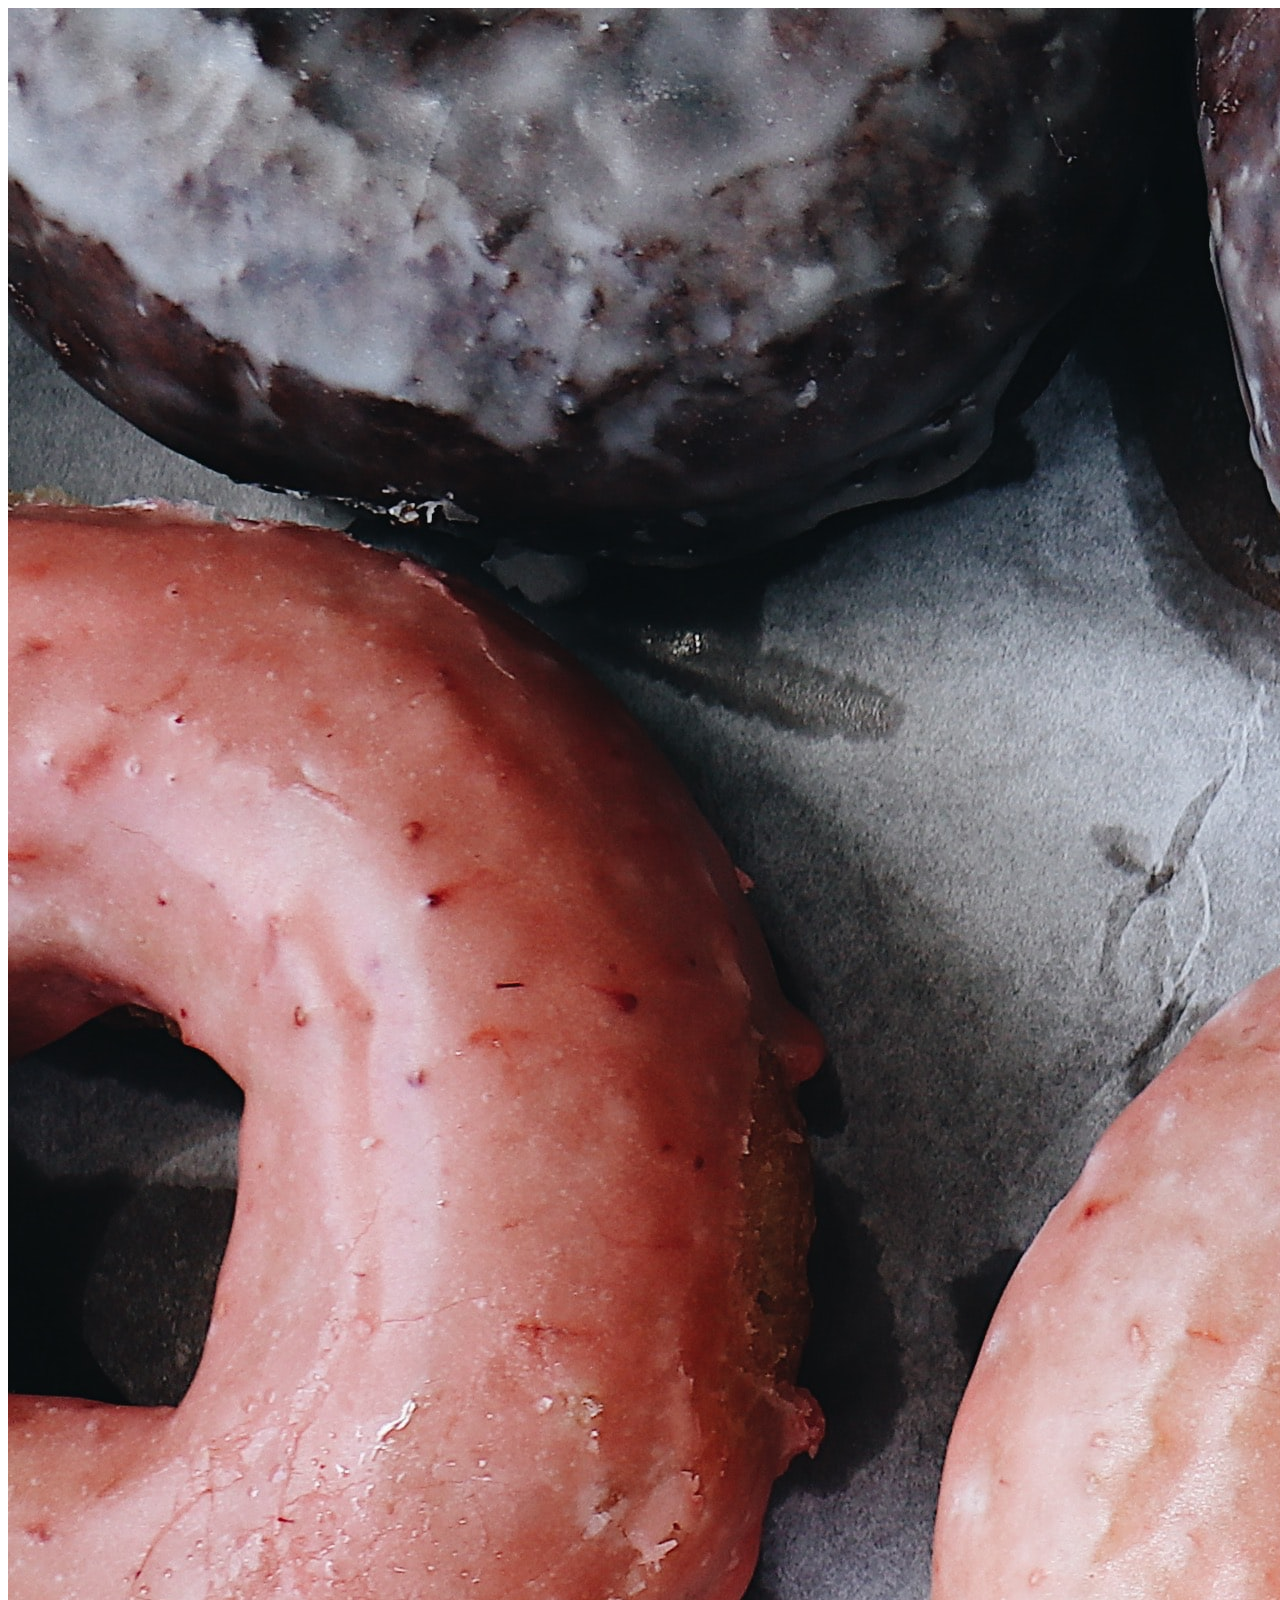
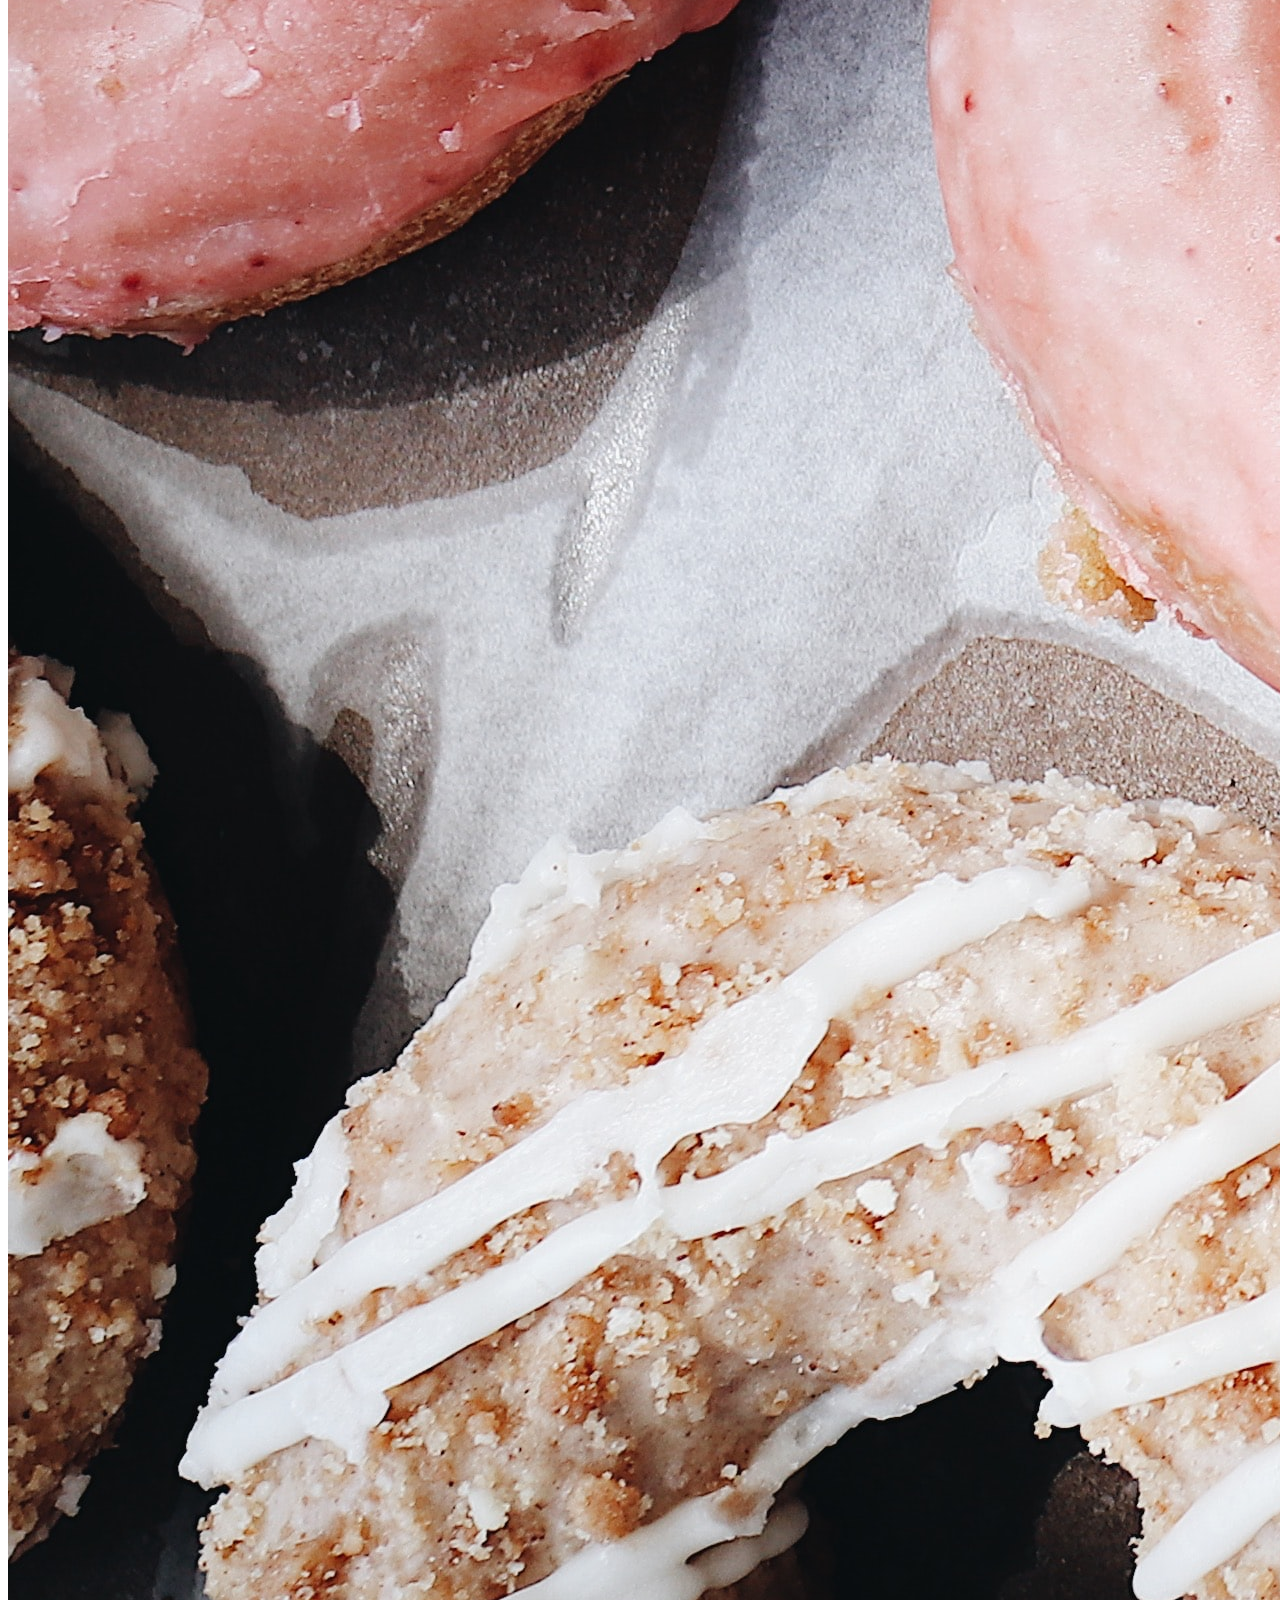
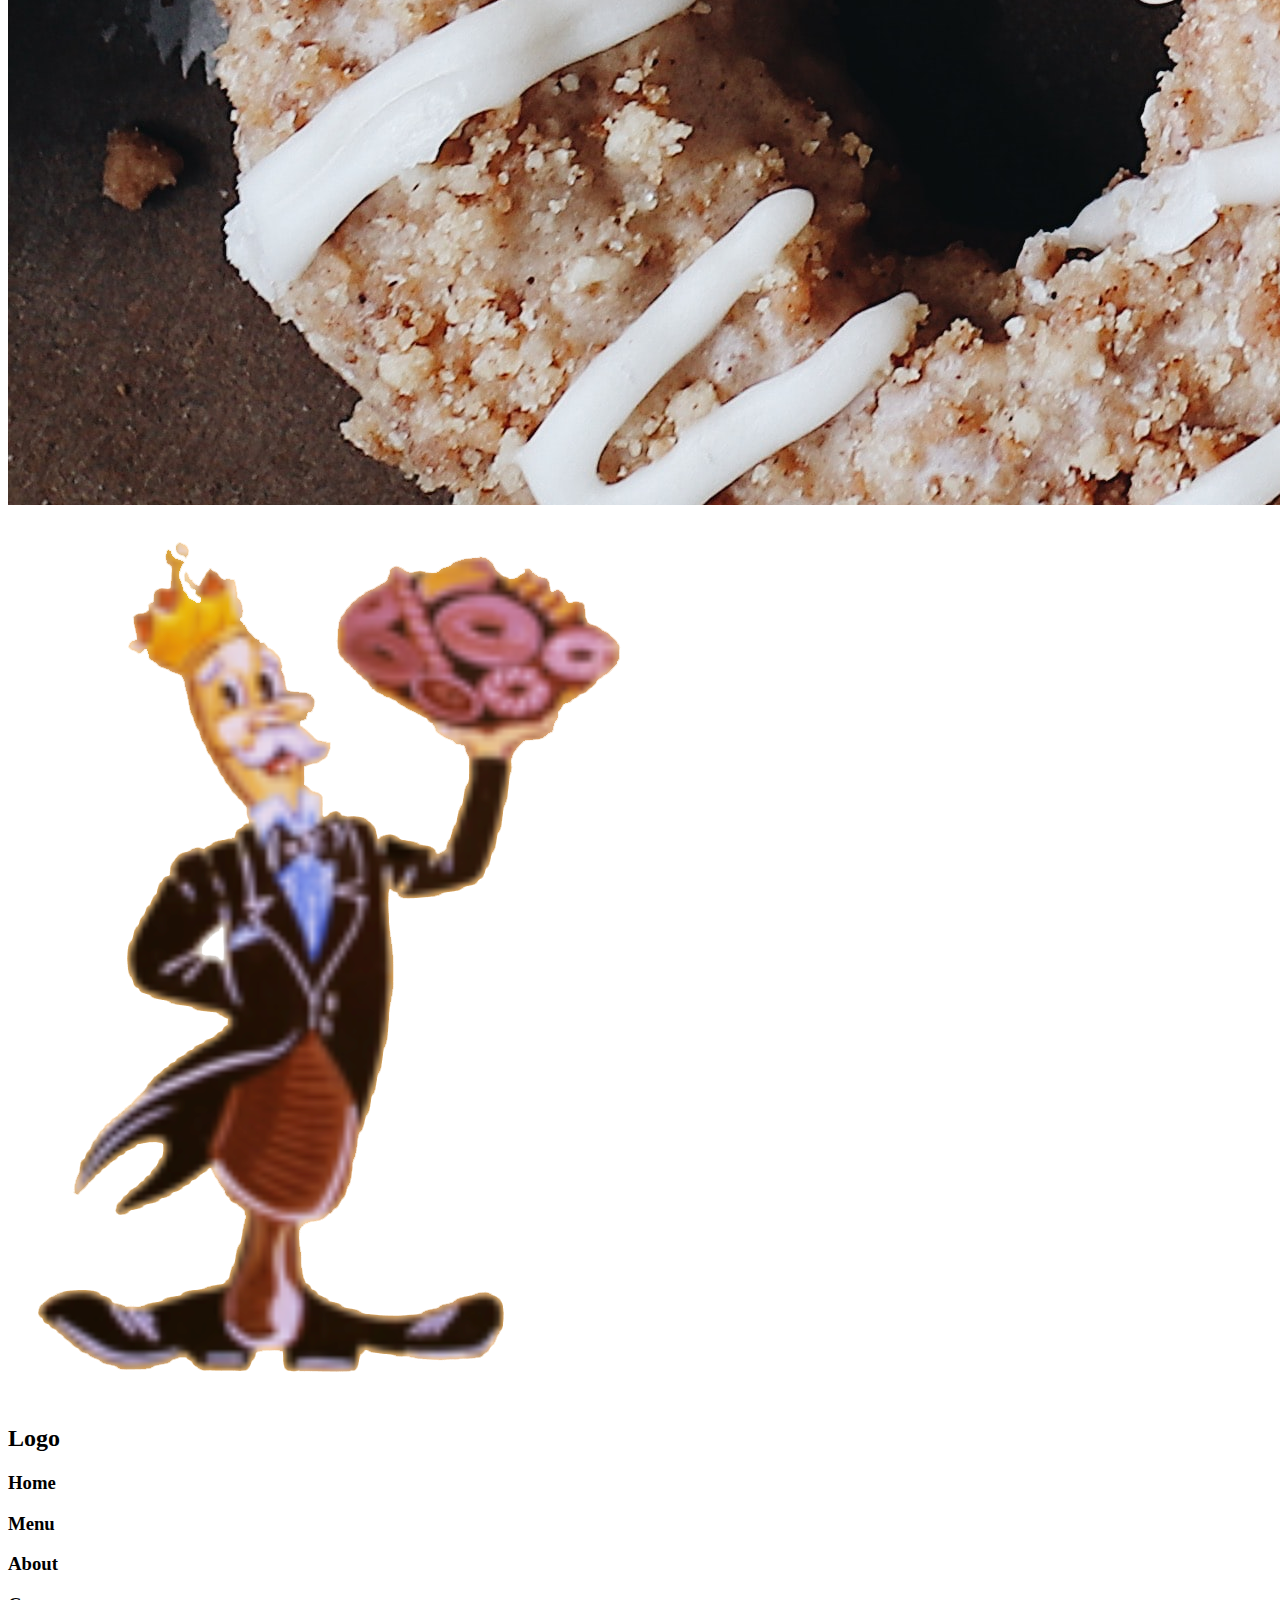
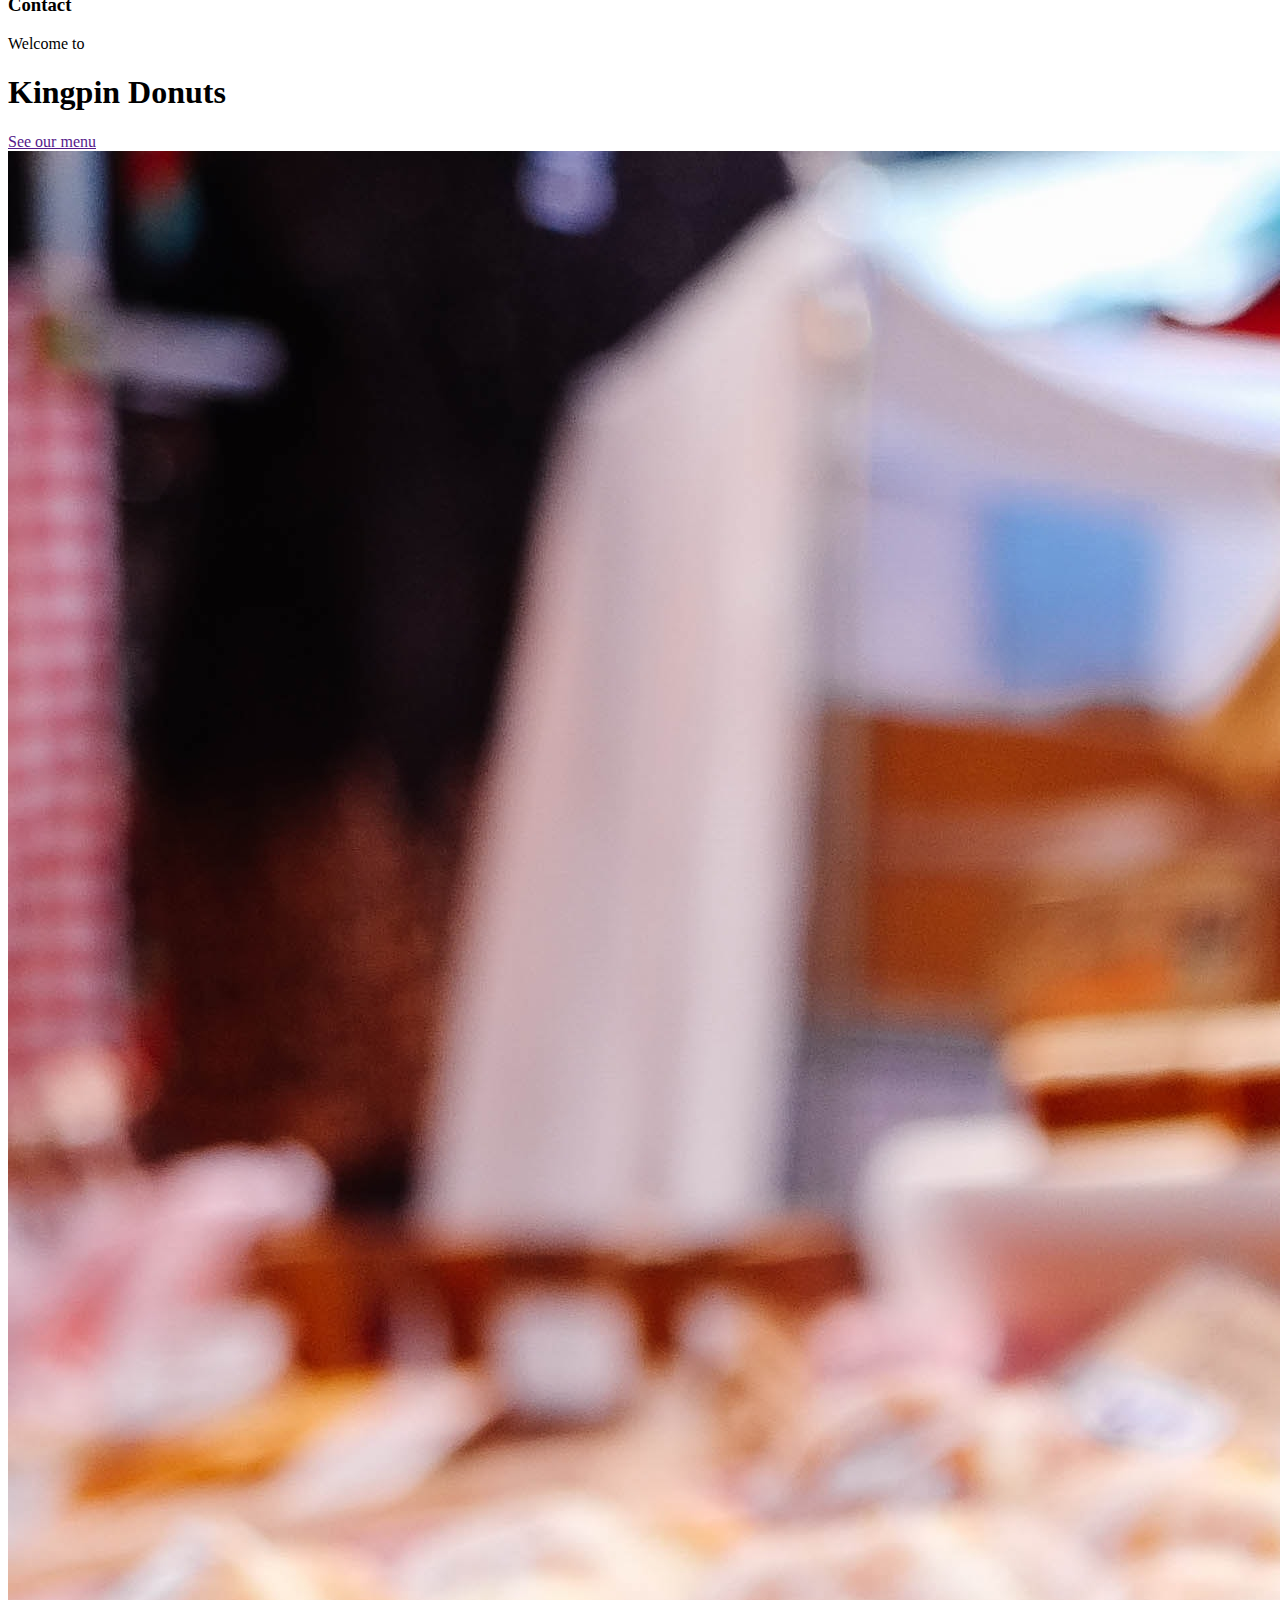
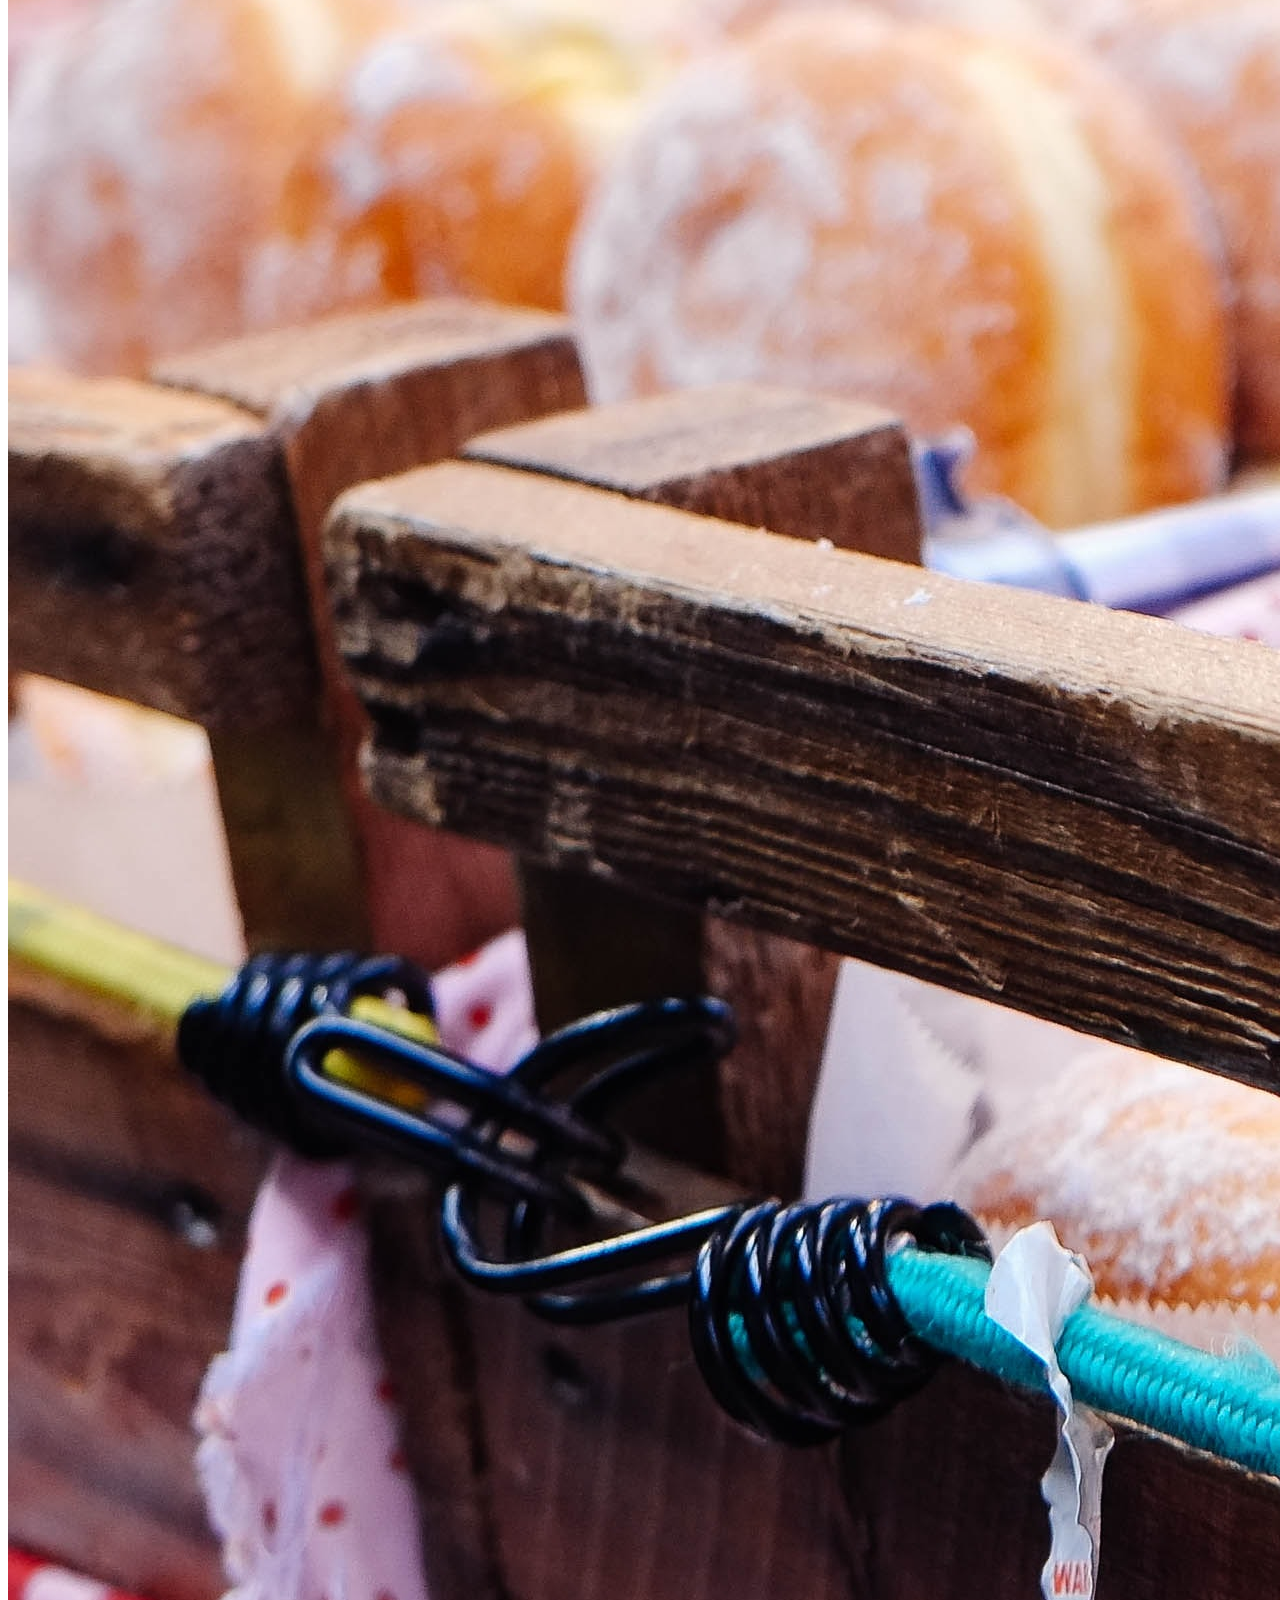
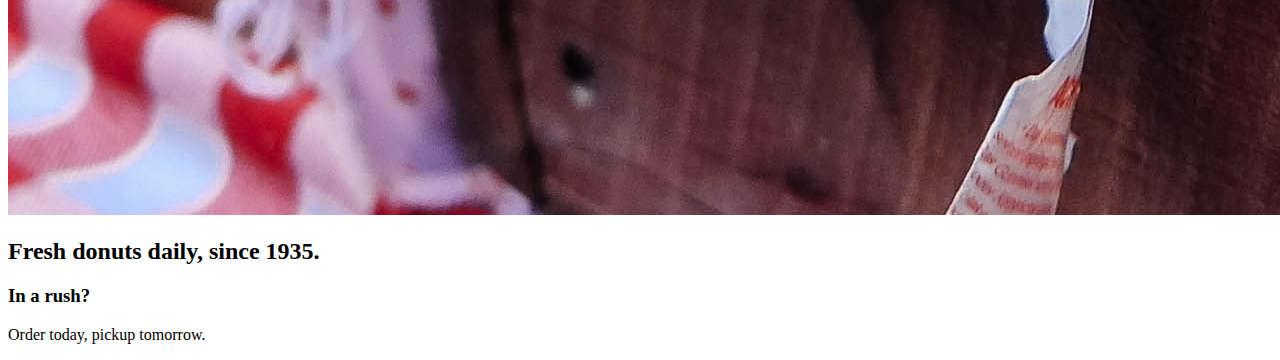
==== index.html @ 1aa4656a "Add homepage HTML; no styling" ====
<!DOCTYPE html>
<html lang="en">
<head>
    <meta charset="UTF-8">
    <meta name="viewport" content="width=device-width, initial-scale=1.0">
    <title>Kingpin Donuts</title>
    <link rel="stylesheet" href="assets/css/home.css">
    <link href="https://fonts.googleapis.com/css?family=Lora:400,700|Noto+Sans:400,700|Work+Sans:400,600&display=swap" rel="stylesheet">
</head>
<body>
    <div class="container">
        <img src="assets/img/donuts-instore.jpg" alt="donuts in store">
        <div class="nav-bar">
            <div id="logo"><img src="assets/img/logo.png" alt="kingpin donuts logo"><h2>Logo</h2></div>
            <h3>Home</h3>
            <h3>Menu</h3>
            <h3>About</h3>
            <h3>Contact</h3>
        </div>
        <div class="opacity-layer">
            <div>Welcome to</div>
            <h1>Kingpin Donuts</h1>
            <div class="button-outline">
                <a href="">See our menu</a>
            </div>
        </div>
    </div>
    <div class="row-container">
        <img src="assets/img/donuts-assorted.jpg" alt="assorted donuts"/>
        <div class="column-container">
            <h2>Fresh donuts daily, since 1935.</h2>
            <h3>In a rush?</h3>
            <p>Order today, pickup tomorrow.</p>
        </div>
    </div>
</body>
</html>
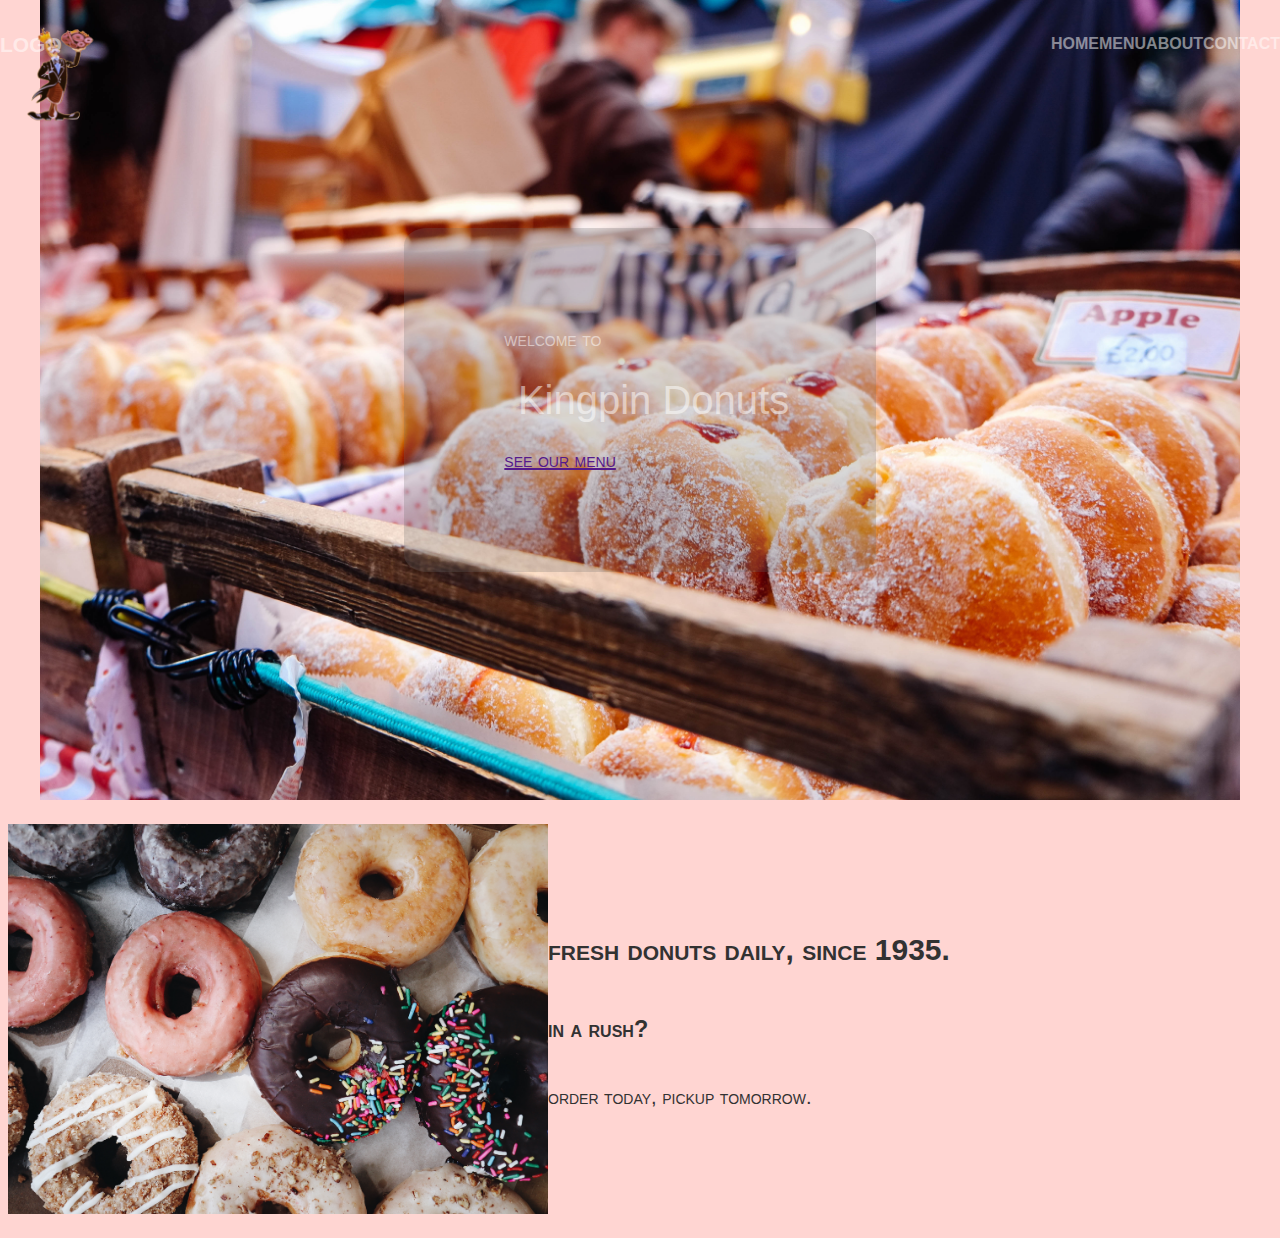
==== commit 00a7ca92: "Merge branch 'annie/home' of https://github.com/StefStroke/web-redesign-KingPin-Donut into annie/hom" ====
--- a/index.html
+++ b/index.html
@@ -8,16 +8,17 @@
     <link href="https://fonts.googleapis.com/css?family=Lora:400,700|Noto+Sans:400,700|Work+Sans:400,600&display=swap" rel="stylesheet">
 </head>
 <body>
-    <div class="container">
-        <img src="assets/img/donuts-instore.jpg" alt="donuts in store">
+    <div class="columm-container main">
         <div class="nav-bar">
-            <div id="logo"><img src="assets/img/logo.png" alt="kingpin donuts logo"><h2>Logo</h2></div>
+            <div class="row-container"><img id="logo" src="assets/img/logo.png" alt="kingpin donuts logo"><h2>Logo</h2></div>
             <h3>Home</h3>
             <h3>Menu</h3>
             <h3>About</h3>
             <h3>Contact</h3>
         </div>
-        <div class="opacity-layer">
+        <div class="column-container top">
+         <img id="instore" src="assets/img/donuts-instore.jpg" alt="donuts in store">
+         <div class="opacity-layer">
             <div>Welcome to</div>
             <h1>Kingpin Donuts</h1>
             <div class="button-outline">
@@ -25,13 +26,16 @@
             </div>
         </div>
     </div>
-    <div class="row-container">
-        <img src="assets/img/donuts-assorted.jpg" alt="assorted donuts"/>
-        <div class="column-container">
-            <h2>Fresh donuts daily, since 1935.</h2>
-            <h3>In a rush?</h3>
-            <p>Order today, pickup tomorrow.</p>
-        </div>
+    <div class="row-container bottom">
+       <img id="assorted" src="assets/img/donuts-assorted.jpg" alt="assorted donuts"/>
+       <div class="column-container">
+        <h2>Fresh donuts daily, since 1935.</h2>
+        <h3>In a rush?</h3>
+        <p>Order today, pickup tomorrow.</p>
     </div>
+</div>
+</div>
+
+
 </body>
 </html>--- a/assets/css/home.css
+++ b/assets/css/home.css
@@ -0,0 +1,95 @@
+/* Text */
+body {
+	font-family: "Karla", sans-serif;
+	color: rgba(255,255,255,0.5);
+	font-size: 20px;
+	text-transform: lowercase;
+	font-variant: small-caps;
+}
+
+h1 {
+	font-weight: 400;
+	font-size: 40px;
+	text-transform: none;
+	font-variant: none;
+	position: relative;
+	left: 5%;
+}
+
+
+/* Containers */
+body {
+	margin: 0;
+	background: #FFD5D2;
+}
+
+.row-container {
+	display: flex;
+	flex-direction: row;
+	width: 100%;
+}
+
+.column-container {
+	display: flex;
+	flex-direction: column;
+	width: 100%;
+}
+
+.main {
+	width: 100%;
+}
+
+.main .top {
+	height: 800px;
+	justify-content: center;
+	align-items: center;
+}
+
+.opacity-layer {
+	background-color: rgb(107,107,107, 0.25);
+	padding: 100px;
+	border-radius: 5%;
+	z-index: 0;
+}
+
+.nav-bar {
+	width: 100%;
+	position: absolute;
+	display: flex;
+	flex-direction: row;
+	align-items: center;
+	justify-content: flex-end;
+}
+
+.main .bottom {
+	margin: 24px 8px;
+	justify-content: space-around;
+	align-items: center;
+	/* Text */
+	color: #323232;
+}
+
+/* Positioning */
+
+/* Images */
+img {
+}
+
+#logo {
+	position: absolute;
+	top: 24px;
+	left: 24px;
+	height: 100px;
+}
+
+/* Couldn't figure out how to make this responsive */
+#instore {
+	z-index: -1;
+	position: absolute;
+	width: 100%;
+	min-width: 1000px;
+	max-width: 1200px;
+}
+#assorted {
+	width: 540px;
+}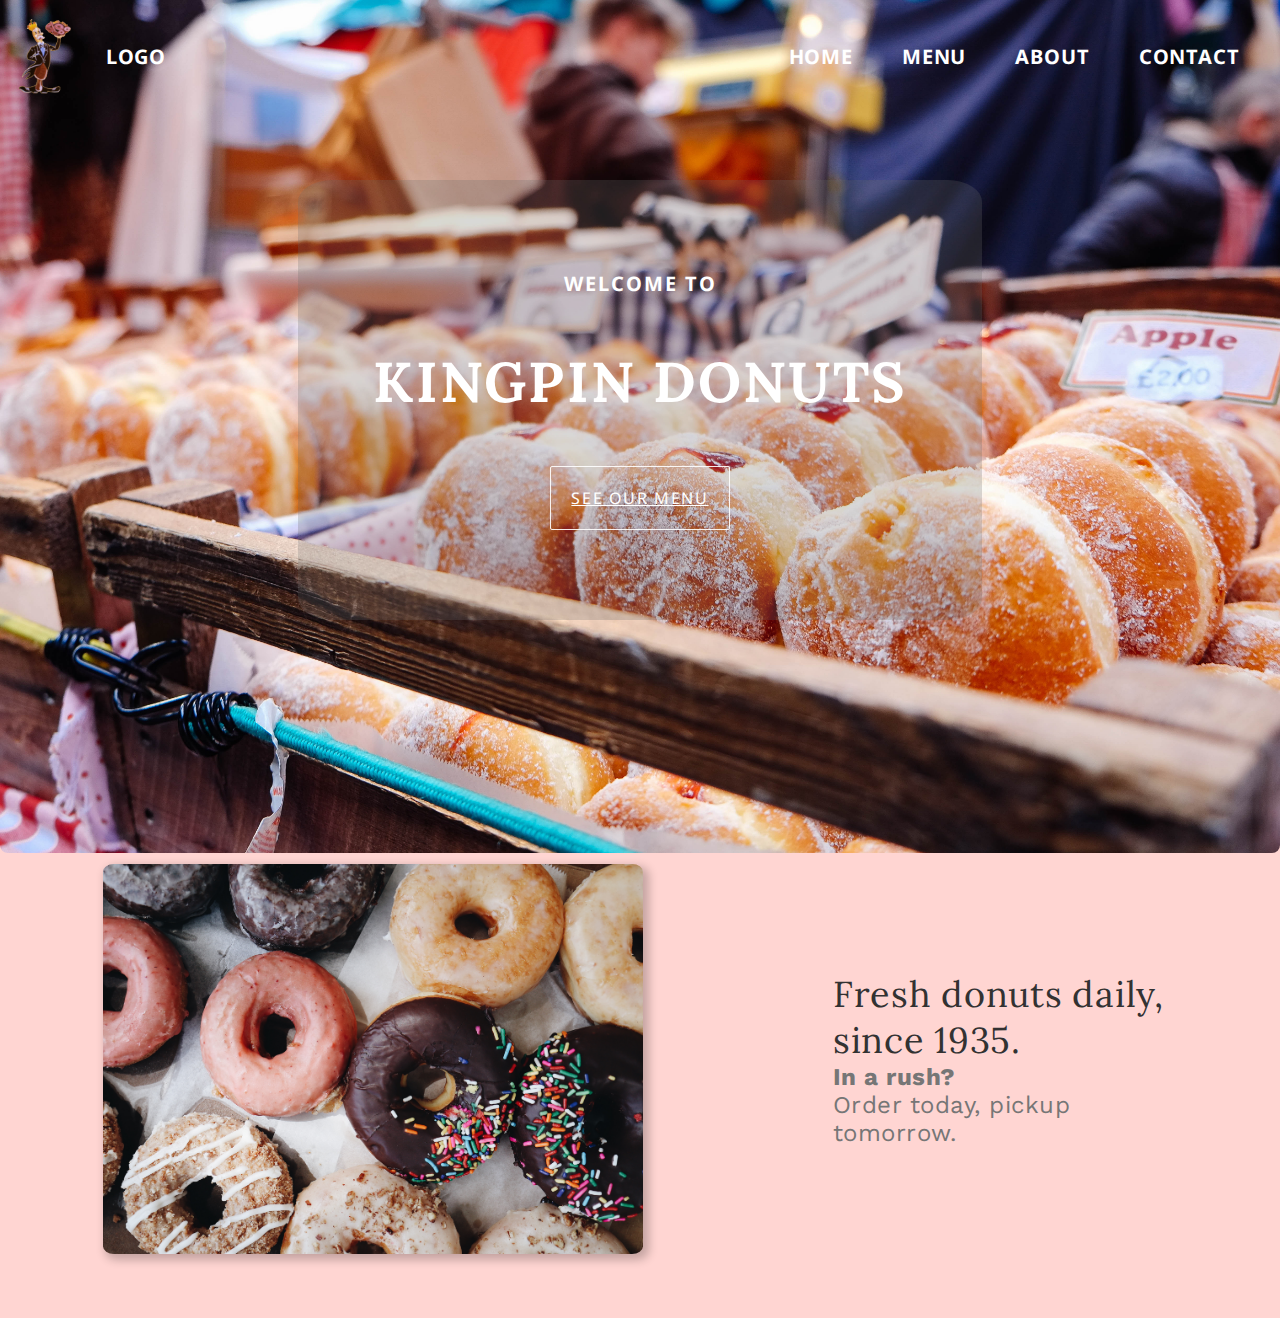
==== commit f198ed6c: "Finish styling" ====
--- a/index.html
+++ b/index.html
@@ -9,29 +9,32 @@
 </head>
 <body>
     <div class="columm-container main">
-        <div class="nav-bar">
-            <div class="row-container"><img id="logo" src="assets/img/logo.png" alt="kingpin donuts logo"><h2>Logo</h2></div>
-            <h3>Home</h3>
-            <h3>Menu</h3>
-            <h3>About</h3>
-            <h3>Contact</h3>
+        <div class="nav-bar row-container">
+            <div class="row-container logo-container"><img id="logo" src="assets/img/logo.png" alt="kingpin donuts logo"><div class="noto">Logo</div></div>
+            <div class="row-container links">
+                <div class="noto">Home</div>
+                <div class="noto">Menu</div>
+                <div class="noto">About</div>
+                <div class="noto">Contact</div>
+            </div>
+            
         </div>
         <div class="column-container top">
-         <img id="instore" src="assets/img/donuts-instore.jpg" alt="donuts in store">
-         <div class="opacity-layer">
-            <div>Welcome to</div>
-            <h1>Kingpin Donuts</h1>
-            <div class="button-outline">
-                <a href="">See our menu</a>
+           <img id="instore" src="assets/img/donuts-instore.jpg" alt="donuts in store">
+           <div class="column-container opacity-layer">
+            <div class="column-container content">
+                <div class="noto" id="welcome">Welcome to</div>
+                <div id="title">Kingpin Donuts</div>
+                <a class="noto button" href="">See our menu</a>
             </div>
         </div>
     </div>
     <div class="row-container bottom">
-       <img id="assorted" src="assets/img/donuts-assorted.jpg" alt="assorted donuts"/>
-       <div class="column-container">
-        <h2>Fresh donuts daily, since 1935.</h2>
-        <h3>In a rush?</h3>
-        <p>Order today, pickup tomorrow.</p>
+     <img id="assorted" src="assets/img/donuts-assorted.jpg" alt="assorted donuts"/>
+     <div class="column-container right">
+        <div id="tagline">Fresh donuts daily, since 1935.</div>
+        <div class="work-sans" id="rush" style="font-weight: bold;">In a rush?</div>
+        <div class="work-sans" id="order">Order today, pickup tomorrow.</div>
     </div>
 </div>
 </div>
--- a/assets/css/home.css
+++ b/assets/css/home.css
@@ -1,21 +1,53 @@
 /* Text */
-body {
-	font-family: "Karla", sans-serif;
-	color: rgba(255,255,255,0.5);
-	font-size: 20px;
-	text-transform: lowercase;
-	font-variant: small-caps;
+.noto {
+	font-family: "Noto Sans", sans-serif;
+	color: rgba(255,255,255,1);
+	font-style: normal;
+	font-weight: 700;
+	text-transform: uppercase;
 }
 
-h1 {
-	font-weight: 400;
-	font-size: 40px;
-	text-transform: none;
-	font-variant: none;
-	position: relative;
-	left: 5%;
+.work-sans {
+	font-family: Work Sans;
+	font-style: normal;
+	font-size: 24px;
+	line-height: 28px;
+	letter-spacing: 0.02em;
+	color: #767676;
 }
 
+.nav-bar > div {
+	font-size: 20px;
+	padding: 16px;
+	letter-spacing: 0.04em;
+
+}
+
+#title {
+	font-family: "Lora", serif;
+	color: rgba(255,255,255,1);
+	font-size: 56px;
+	font-style: normal;
+	font-weight: bold;
+	text-transform: uppercase;
+	letter-spacing: 0.04em;
+}
+
+#welcome {
+	font-size: 20px;
+	letter-spacing: 0.1em;
+}
+
+#tagline {
+	font-family: Lora;
+	font-style: normal;
+	font-weight: normal;
+	font-size: 36px;
+	line-height: 46px;
+	letter-spacing: 0.02em;
+
+	color: #323232;
+}
 
 /* Containers */
 body {
@@ -45,51 +77,86 @@
 	align-items: center;
 }
 
-.opacity-layer {
-	background-color: rgb(107,107,107, 0.25);
-	padding: 100px;
-	border-radius: 5%;
-	z-index: 0;
-}
-
 .nav-bar {
 	width: 100%;
 	position: absolute;
-	display: flex;
-	flex-direction: row;
 	align-items: center;
-	justify-content: flex-end;
+	justify-content: space-between;
+}
+
+.logo-container {
+	justify-content: space-between;
+	align-items: center;
+	width: 150px;
+}
+
+.links {
+	align-items: center;
+	justify-content: space-around;
+	width: 500px;
+}
+
+.opacity-layer {
+	height: 440px;
+	width: 684px;
+	background-color: rgb(107,107,107, 0.25);
+	border-radius: 5%;
+	z-index: -1;
+	justify-content: center;
+	align-items: center;
+}
+
+.opacity-layer .content {
+	justify-content: space-around;
+	height: 70%;
+	align-items: center;
 }
 
 .main .bottom {
-	margin: 24px 8px;
+	width: 100%;
+	margin: 64px 8px;
 	justify-content: space-around;
 	align-items: center;
-	/* Text */
-	color: #323232;
 }
 
+.right {
+	width: 360px;
+}
 /* Positioning */
 
-/* Images */
-img {
+.opacity-layer > div {
+	padding: 4px;
 }
 
+.button {
+	border: 1px solid rgb(255,255,255, 0.9);
+	border-radius: 2px;
+	padding: 20px;
+	font-weight: normal;
+	font-size: 16px;
+	text-align: center;
+	letter-spacing: 0.1em;
+}
+
+/* Images */
 #logo {
-	position: absolute;
-	top: 24px;
-	left: 24px;
-	height: 100px;
+	height: 80px;
 }
 
 /* Couldn't figure out how to make this responsive */
 #instore {
-	z-index: -1;
+	z-index: -2;
+	top: 0;
+	left: 0;
+	object-fit: cover;
 	position: absolute;
+	flex: 1;
 	width: 100%;
 	min-width: 1000px;
-	max-width: 1200px;
+	border-radius: 0px 0px 8px 8px;
 }
 #assorted {
 	width: 540px;
+	border-radius: 2%;
+	box-shadow: 4px 4px 10px 2px rgba(0,0,0,0.23);
 }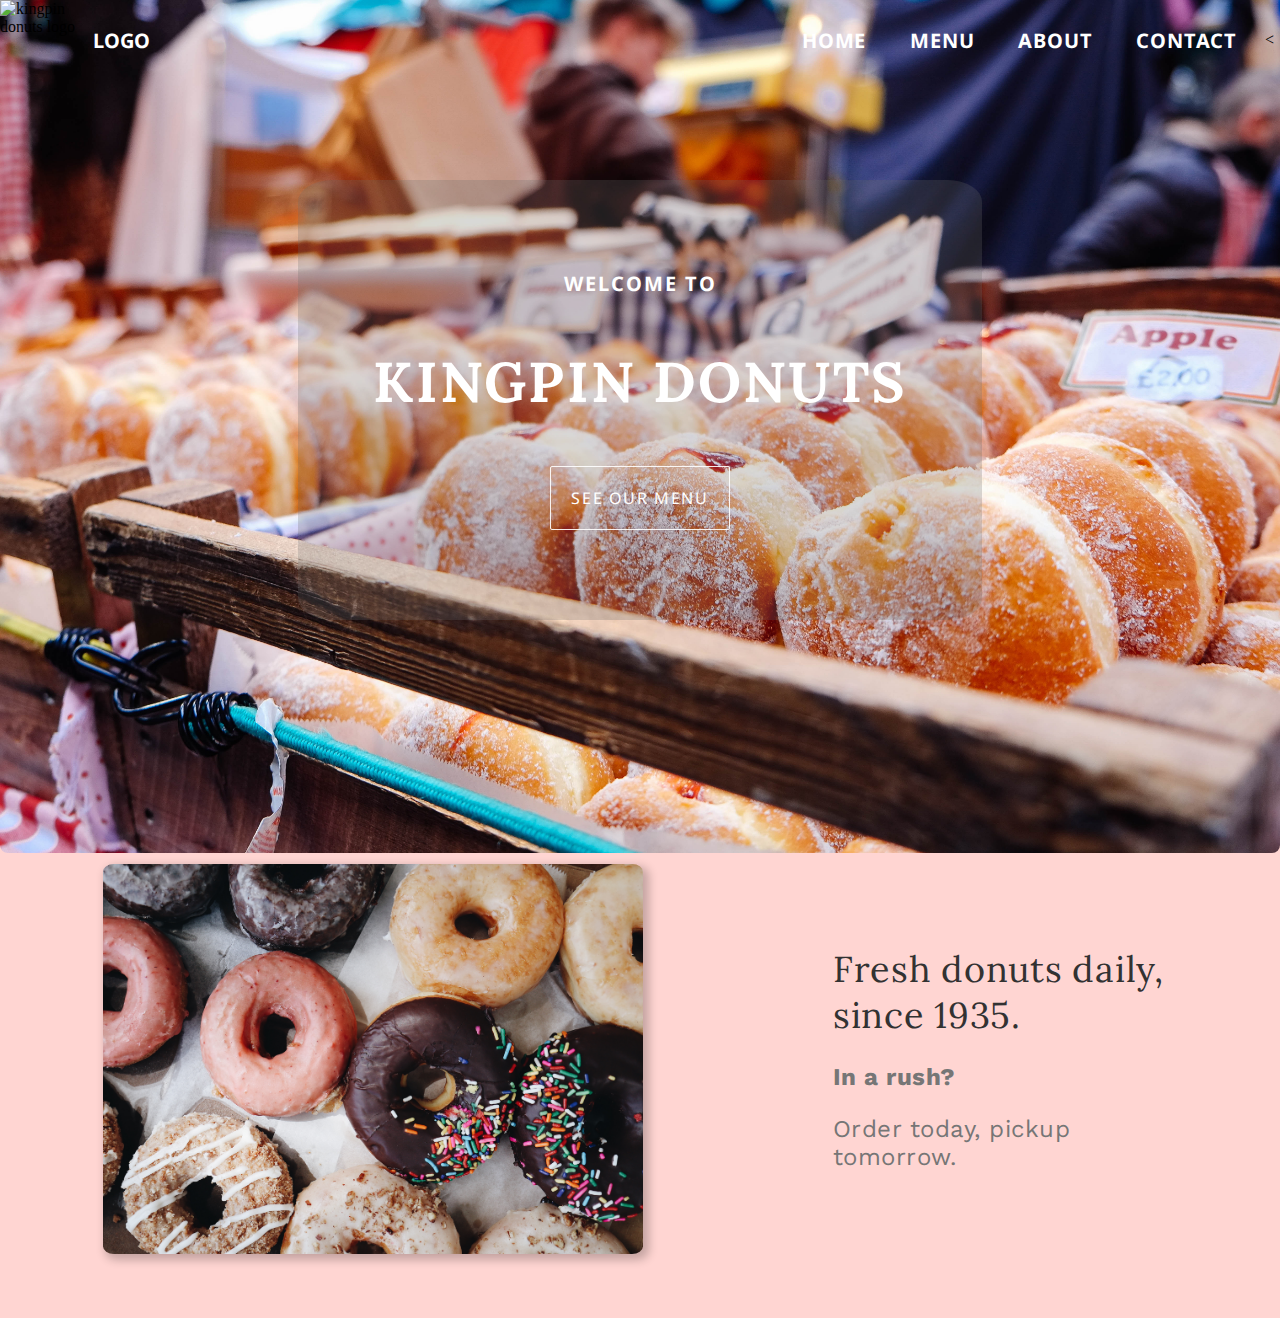
==== commit a4c74bc4: "Homepage (#1)" ====
--- a/index.html
+++ b/index.html
@@ -4,33 +4,33 @@
     <meta charset="UTF-8">
     <meta name="viewport" content="width=device-width, initial-scale=1.0">
     <title>Kingpin Donuts</title>
-    <link rel="stylesheet" href="assets/css/home.css">
+    <link rel="stylesheet" href="assets/styles/home.css">
     <link href="https://fonts.googleapis.com/css?family=Lora:400,700|Noto+Sans:400,700|Work+Sans:400,600&display=swap" rel="stylesheet">
 </head>
 <body>
     <div class="columm-container main">
         <div class="nav-bar row-container">
-            <div class="row-container logo-container"><img id="logo" src="assets/img/logo.png" alt="kingpin donuts logo"><div class="noto">Logo</div></div>
+            <div class="row-container logo-container"><img id="logo" src="assets/images/logo.png" alt="kingpin donuts logo"><div class="noto">Logo</div></div>
             <div class="row-container links">
-                <div class="noto">Home</div>
-                <div class="noto">Menu</div>
-                <div class="noto">About</div>
-                <div class="noto">Contact</div>
+                <a class="noto" href="index.html">Home</a>
+                <a class="noto" href="menu.html">Menu</a>
+                <a class="noto" href="about.html">About</a>
+                <a class="noto" href="contact.html">Contact</a><
             </div>
             
         </div>
         <div class="column-container top">
-           <img id="instore" src="assets/img/donuts-instore.jpg" alt="donuts in store">
+           <img id="instore" src="assets/images/donuts-instore.jpg" alt="donuts in store">
            <div class="column-container opacity-layer">
             <div class="column-container content">
                 <div class="noto" id="welcome">Welcome to</div>
                 <div id="title">Kingpin Donuts</div>
-                <a class="noto button" href="">See our menu</a>
+                <a class="noto button" href="menu.html">See our menu</a>
             </div>
         </div>
     </div>
     <div class="row-container bottom">
-     <img id="assorted" src="assets/img/donuts-assorted.jpg" alt="assorted donuts"/>
+     <img id="assorted" src="assets/images/donuts-assorted.jpg" alt="assorted donuts"/>
      <div class="column-container right">
         <div id="tagline">Fresh donuts daily, since 1935.</div>
         <div class="work-sans" id="rush" style="font-weight: bold;">In a rush?</div>
--- a/assets/styles/home.css
+++ b/assets/styles/home.css
@@ -0,0 +1,167 @@
+/* Text */
+.noto {
+	font-family: "Noto Sans", sans-serif;
+	color: rgba(255,255,255,1);
+	font-size: 20px;
+	font-style: normal;
+	font-weight: 700;
+	text-transform: uppercase;
+}
+
+.work-sans {
+	font-family: Work Sans;
+	font-style: normal;
+	font-size: 24px;
+	line-height: 28px;
+	letter-spacing: 0.02em;
+	color: #767676;
+}
+
+.nav-bar .links > a {
+	font-size: 20px;
+	padding: 16px;
+	letter-spacing: 0.04em;
+	text-decoration: none;
+}
+
+#title {
+	font-family: "Lora", serif;
+	color: rgba(255,255,255,1);
+	font-size: 56px;
+	font-style: normal;
+	font-weight: bold;
+	text-transform: uppercase;
+	letter-spacing: 0.04em;
+}
+
+#welcome {
+	font-size: 20px;
+	letter-spacing: 0.1em;
+}
+
+#tagline {
+	font-family: Lora;
+	font-style: normal;
+	font-weight: normal;
+	font-size: 36px;
+	line-height: 46px;
+	letter-spacing: 0.02em;
+
+	color: #323232;
+}
+
+/* Containers */
+body {
+	margin: 0;
+	background: #FFD5D2;
+}
+
+.row-container {
+	display: flex;
+	flex-direction: row;
+	width: 100%;
+}
+
+.column-container {
+	display: flex;
+	flex-direction: column;
+	width: 100%;
+}
+
+.main {
+	width: 100%;
+}
+
+.main .top {
+	height: 800px;
+	justify-content: center;
+	align-items: center;
+}
+
+.nav-bar {
+	width: 100%;
+	position: absolute;
+	align-items: center;
+	justify-content: space-between;
+}
+
+.logo-container {
+	justify-content: space-between;
+	align-items: center;
+	width: 150px;
+}
+
+.links {
+	align-items: center;
+	justify-content: space-around;
+	width: 500px;
+}
+
+.opacity-layer {
+	height: 440px;
+	width: 684px;
+	background-color: rgb(107,107,107, 0.25);
+	border-radius: 5%;
+	z-index: -1;
+	justify-content: center;
+	align-items: center;
+}
+
+.opacity-layer .content {
+	justify-content: space-around;
+	height: 70%;
+	align-items: center;
+}
+
+.main .bottom {
+	width: 100%;
+	height: 100%;
+	margin: 64px 8px;
+	justify-content: space-around;
+	align-items: center;
+}
+
+.right {
+	width: 360px;
+	height: 250px;
+	justify-content: space-around;
+}
+/* Positioning */
+
+.opacity-layer > div {
+	padding: 4px;
+}
+
+.button {
+	border: 1px solid rgb(255,255,255, 0.9);
+	border-radius: 2px;
+	padding: 20px;
+	font-weight: normal;
+	font-size: 16px;
+	text-align: center;
+	letter-spacing: 0.1em;
+	text-decoration: none;
+}
+
+/* Images */
+#logo {
+	height: 80px;
+}
+
+/* Couldn't figure out how to make this responsive */
+#instore {
+	z-index: -2;
+	top: 0;
+	left: 0;
+	object-fit: cover;
+	position: absolute;
+	flex: 1;
+	width: 100%;
+	min-width: 1000px;
+	border-radius: 0px 0px 8px 8px;
+}
+#assorted {
+	width: 540px;
+	border-radius: 2%;
+	box-shadow: 4px 4px 10px 2px rgba(0,0,0,0.23);
+}